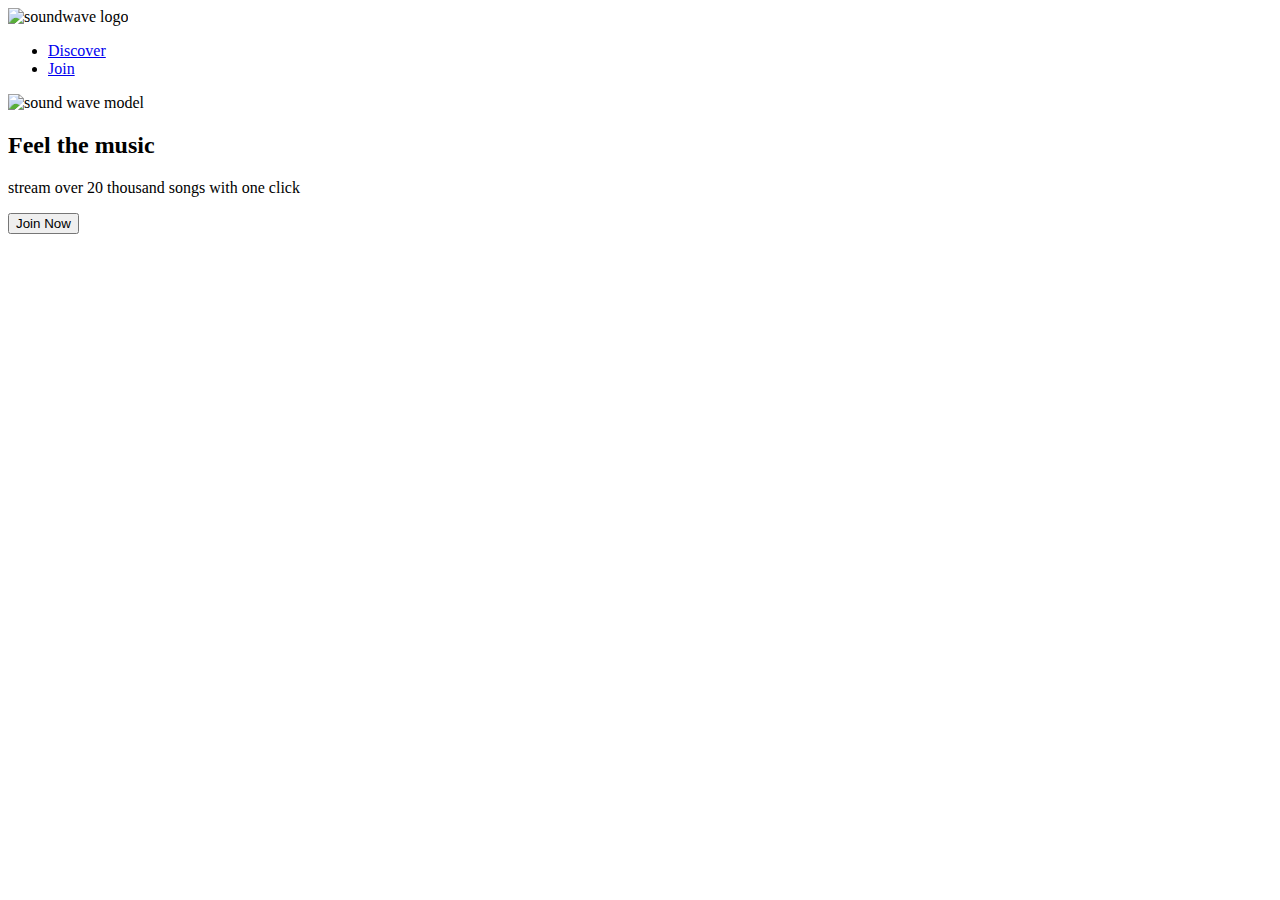
==== index.html @ a857c9e7 "working on sound wave commit" ====
<!DOCTYPE html>
<html lang="en">
    <head>
        <title>soundwave project</title>
        <meta charset="UTF-8">
        <meta name="viewport" content="width=device-width, initial-scale=1.0, shrink-to-fit=no">
        <link rel="stylesheet" href="styles.css">
    </head>
    <header>
        <div id="logo">
            <img src="#" alt="soundwave logo">
        </div>    
        <div class="horizon bar">
            <ul>
                <li><a href="discoverpage.html">Discover</a></li>
                <li><a href="joinpage.html">Join</a></li>
            </ul>
        </div>
    </header>
        <body>
            <div class="bg pics">
                <img src="#" alt="sound wave model">
            </div>
            <h2>Feel the music</h2>
            <p>stream over 20 thousand songs with one click</p>
            <div class="btn">
                <input type="button" id="btn" name="btn" value="Join Now">
            </div>
        </body>
</html>
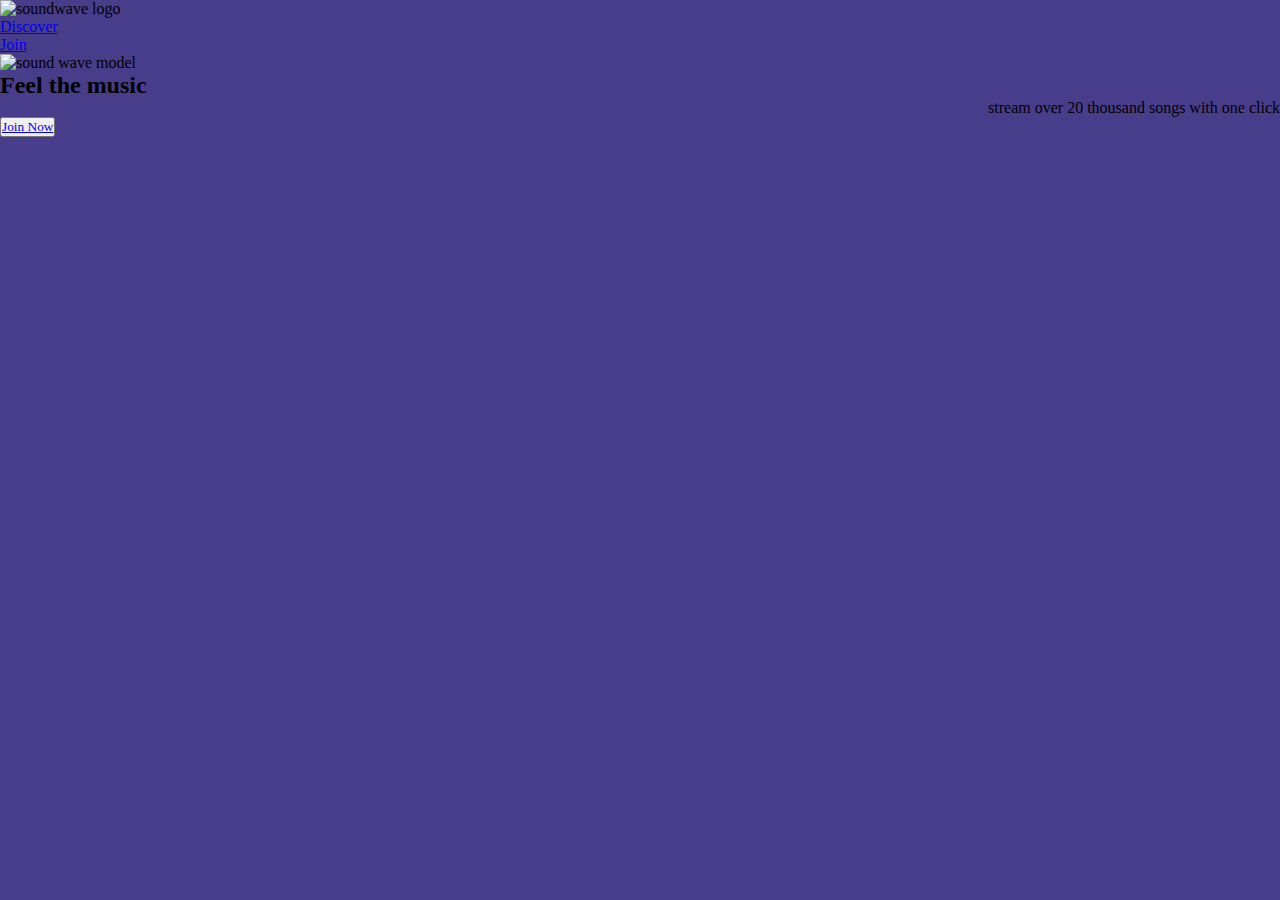
==== commit 1c9fdaae: "my progress at soundwave commit" ====
--- a/index.html
+++ b/index.html
@@ -6,25 +6,27 @@
         <meta name="viewport" content="width=device-width, initial-scale=1.0, shrink-to-fit=no">
         <link rel="stylesheet" href="styles.css">
     </head>
-    <header>
+    <body>
+    <div class="container">
+      <div class="navbar">
         <div id="logo">
             <img src="#" alt="soundwave logo">
         </div>    
-        <div class="horizon bar">
+        <div class="horizonbar">
             <ul>
                 <li><a href="discoverpage.html">Discover</a></li>
                 <li><a href="joinpage.html">Join</a></li>
             </ul>
         </div>
-    </header>
-        <body>
+      </div>  
             <div class="bg pics">
                 <img src="#" alt="sound wave model">
             </div>
             <h2>Feel the music</h2>
-            <p>stream over 20 thousand songs with one click</p>
-            <div class="btn">
-                <input type="button" id="btn" name="btn" value="Join Now">
+            <p style="text-align: right;">stream over 20 thousand songs with one click</p>
+            <div class="button">
+                <button><a href="joinpage.html">Join Now</a></button>
             </div>
-        </body>
+    </div>        
+    </body>
 </html>--- a/styles.css
+++ b/styles.css
@@ -0,0 +1,8 @@
+*{
+    margin: 0;
+    padding: 0;
+    font-family: Cambria, Cochin, Georgia, Times, 'Times New Roman', serif;
+}
+header,body{
+    background-color: darkslateblue;
+}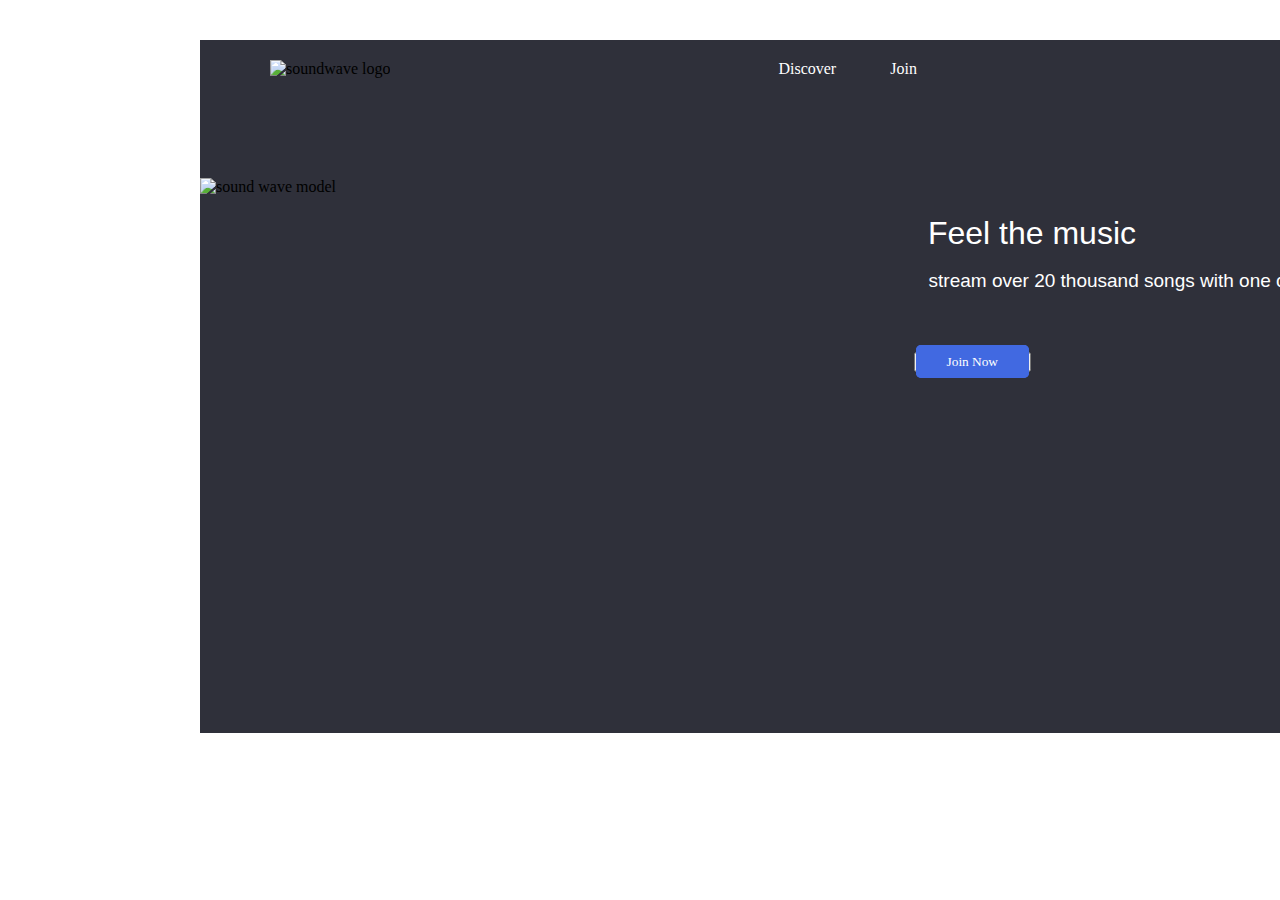
==== commit 009bae75: "todays commit" ====
--- a/index.html
+++ b/index.html
@@ -22,7 +22,7 @@
             <div class="bg pics">
                 <img src="#" alt="sound wave model">
             </div>
-            <h2>Feel the music</h2>
+            <h1>Feel the music</h1>
             <p style="text-align: right;">stream over 20 thousand songs with one click</p>
             <div class="button">
                 <button><a href="joinpage.html">Join Now</a></button>
--- a/styles.css
+++ b/styles.css
@@ -2,7 +2,86 @@
     margin: 0;
     padding: 0;
     font-family: Cambria, Cochin, Georgia, Times, 'Times New Roman', serif;
+
 }
-header,body{
-    background-color: darkslateblue;
+.container{
+    background-color: #2F303A;
+    height: 77vh;
+    width: 129vh;
+    margin-left: 200px;
+}   
+#logo{
+    padding-left: 20px;
+    padding-top: 0px;
+}
+.horizonbar{
+    float: right;
+    padding-left: 353px;
+    padding-right: 40px;
+    list-style-type: none;
+    padding-bottom: 100px;
+    margin-left: 10px;
+    font-weight: 200;
+    size: 10px;
+    font-family: Arial, Helvetica, sans-serif;
+}
+.navbar{
+    margin-left: 50px;
+    margin-right: 30px;
+    margin-top: 40px;
+    display: flex;
+    padding-top: 20px;
+    font-family: Arial, Helvetica, sans-serif;
+    
+}
+ul li{
+    display: inline-block;
+    padding-left: 25px;
+    padding-right: 25px;
+}
+ul li a{
+    text-decoration: none;
+    color: white;
+    transition: 0.6s ease;
+}
+li a:hover:not(.active){
+    border-bottom: solid 3px royalblue;
+}
+h1{
+    text-align: right;
+    margin-top: 2px;
+    margin-right: 225px;
+    margin-left: 0px;
+    color: white;
+    font-weight: 400;
+    font-family: Arial, Helvetica, sans-serif;
+    line-height: 70px;
+    size: 72px;
+}
+button a{
+    background-color: royalblue;
+    color: white;
+    text-decoration: none;
+    padding: 3px 25px 3px 25px;     
+    border: solid 6px royalblue;
+    border-radius: 5px;
+    cursor: pointer;
+}  
+
+p{
+    margin-right: 48px;
+    color: white;
+    margin-left: 30px;
+    padding-top: 2px;
+    font-size: 19px;
+    padding-left: 30px;
+    font-family: Arial, Helvetica, sans-serif;
+    font-weight: 400;
+}
+.button{
+    padding-top: 60px;
+    margin-right: 330px;
+    text-align: right;
+    margin-bottom: 20px;
+    margin-left: 50px;
 }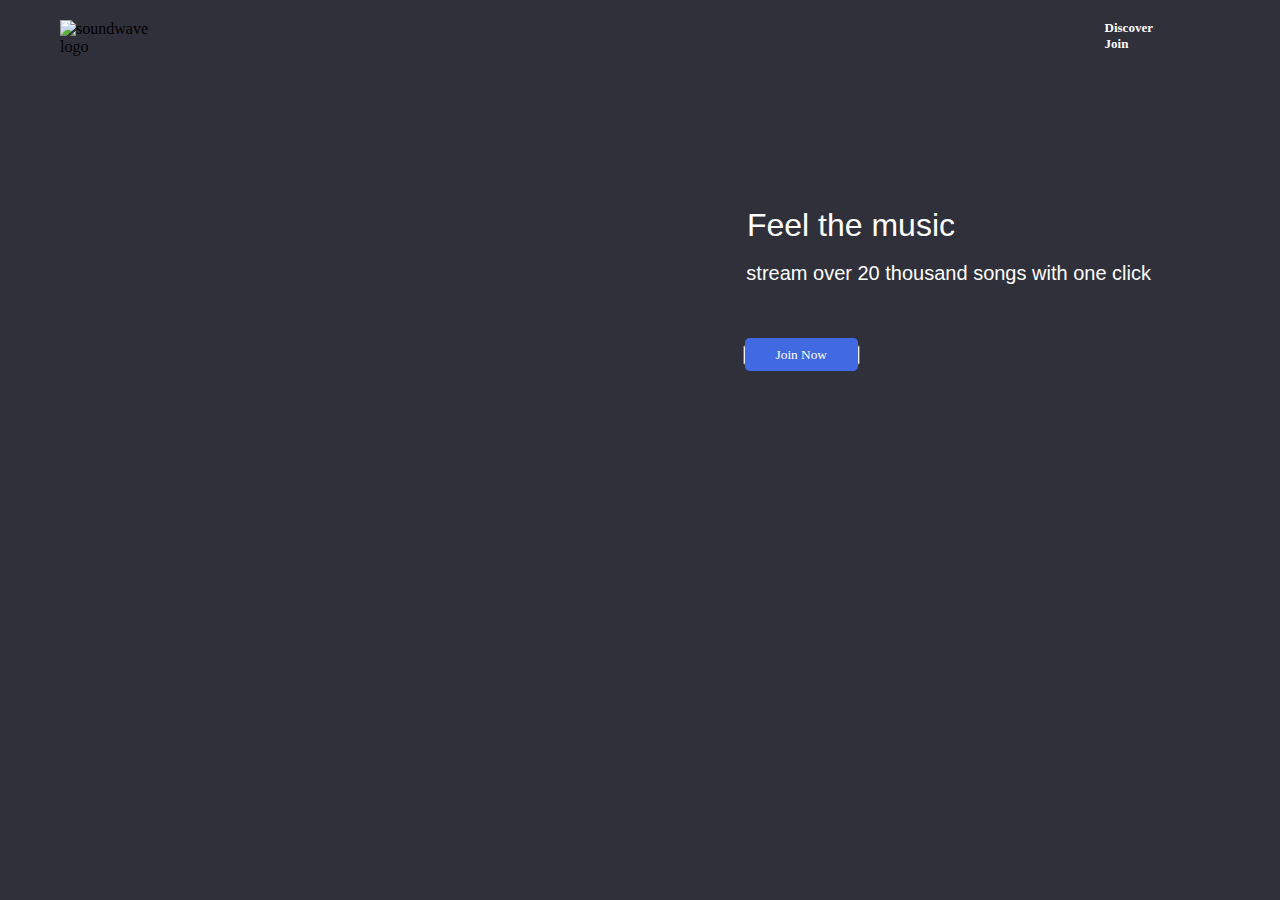
==== commit eca37dee: "soundwave continuation commit" ====
--- a/index.html
+++ b/index.html
@@ -10,7 +10,7 @@
     <div class="container">
       <div class="navbar">
         <div id="logo">
-            <img src="#" alt="soundwave logo">
+            <img src="soundwave.png" alt="soundwave logo">
         </div>    
         <div class="horizonbar">
             <ul>
@@ -19,14 +19,18 @@
             </ul>
         </div>
       </div>  
-            <div class="bg pics">
-                <img src="#" alt="sound wave model">
+            <div class="bgpics">
+                <img src="image 1(1).png" alt="">
             </div>
+           <div class="content">
             <h1>Feel the music</h1>
             <p style="text-align: right;">stream over 20 thousand songs with one click</p>
             <div class="button">
-                <button><a href="joinpage.html">Join Now</a></button>
+                <button>
+                    <a href="joinpage.html" class="btn">Join Now</a>
+                </button>
             </div>
+           </div> 
     </div>        
     </body>
 </html>--- a/styles.css
+++ b/styles.css
@@ -6,33 +6,30 @@
 }
 .container{
     background-color: #2F303A;
-    height: 77vh;
-    width: 129vh;
-    margin-left: 200px;
+    height: 100vh;
+    background-position: center;
+    background-size: cover;
 }   
 #logo{
     padding-left: 20px;
-    padding-top: 0px;
+    margin-top: 20px;
 }
 .horizonbar{
     float: right;
-    padding-left: 353px;
+    padding-left: 355px;
     padding-right: 40px;
     list-style-type: none;
+    margin-top: 20px;
     padding-bottom: 100px;
-    margin-left: 10px;
-    font-weight: 200;
-    size: 10px;
+    margin-left: 575px;
+    font-weight: 900;
+    font-size: small;
     font-family: Arial, Helvetica, sans-serif;
 }
 .navbar{
-    margin-left: 50px;
+    margin-left: 40px;
     margin-right: 30px;
-    margin-top: 40px;
     display: flex;
-    padding-top: 20px;
-    font-family: Arial, Helvetica, sans-serif;
-    
 }
 ul li{
     display: inline-block;
@@ -49,14 +46,14 @@
 }
 h1{
     text-align: right;
-    margin-top: 2px;
-    margin-right: 225px;
+    margin-top: 20px;
+    margin-right: 325px;
     margin-left: 0px;
     color: white;
-    font-weight: 400;
+    font-weight: 500;
     font-family: Arial, Helvetica, sans-serif;
     line-height: 70px;
-    size: 72px;
+    size: 92px;
 }
 button a{
     background-color: royalblue;
@@ -67,21 +64,30 @@
     border-radius: 5px;
     cursor: pointer;
 }  
-
+.content{
+    margin-left: px;
+    padding-left: px;
+}
+.bgpics{
+    justify-content: center;
+    align-items: center;
+    margin-right: 700px;
+    text-align: center;
+}
 p{
-    margin-right: 48px;
+    margin-right: 129px;
     color: white;
     margin-left: 30px;
     padding-top: 2px;
-    font-size: 19px;
+    font-size: 20px;
     padding-left: 30px;
     font-family: Arial, Helvetica, sans-serif;
     font-weight: 400;
 }
 .button{
     padding-top: 60px;
-    margin-right: 330px;
+    margin-right: 420px;
     text-align: right;
     margin-bottom: 20px;
-    margin-left: 50px;
+    margin-left: 70px;
 }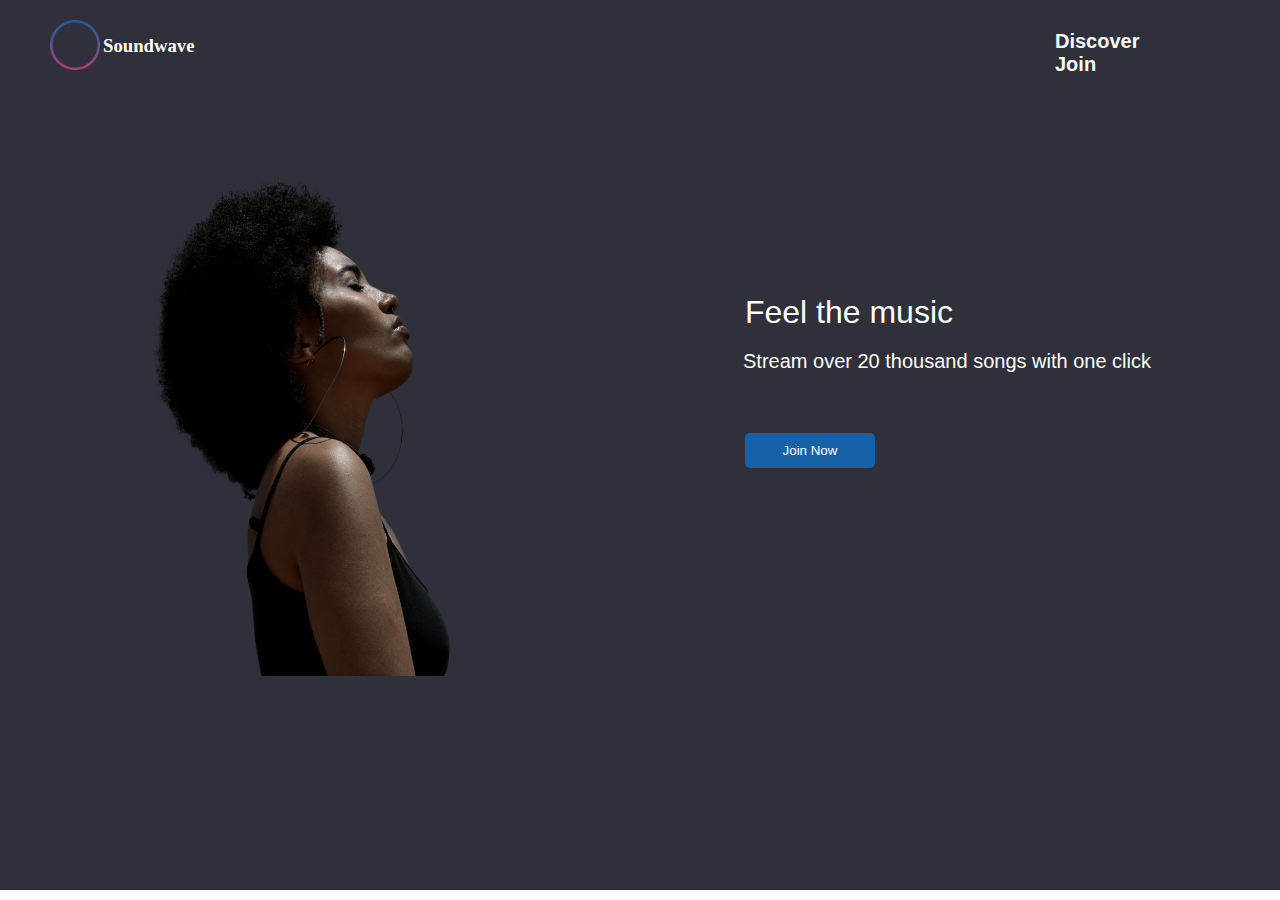
==== commit 139f6407: "my soundwave progress commit" ====
--- a/index.html
+++ b/index.html
@@ -10,7 +10,8 @@
     <div class="container">
       <div class="navbar">
         <div id="logo">
-            <img src="soundwave.png" alt="soundwave logo">
+            <img src="logocircle.png">
+            <h3>Soundwave</h3>
         </div>    
         <div class="horizonbar">
             <ul>
@@ -18,19 +19,15 @@
                 <li><a href="joinpage.html">Join</a></li>
             </ul>
         </div>
-      </div>  
-            <div class="bgpics">
-                <img src="image 1(1).png" alt="">
-            </div>
-           <div class="content">
+    </div>
+        <img src="model.png" class="bgpics">
+        <div class="content">
             <h1>Feel the music</h1>
-            <p style="text-align: right;">stream over 20 thousand songs with one click</p>
-            <div class="button">
-                <button>
-                    <a href="joinpage.html" class="btn">Join Now</a>
+            <p style="text-align: right;">Stream over 20 thousand songs with one click</p>
+                <button class="btn" onclick="open">
+                    <a href="joinpage.html">Join Now</a>
                 </button>
-            </div>
-           </div> 
+        </div> 
     </div>        
     </body>
 </html>--- a/styles.css
+++ b/styles.css
@@ -6,24 +6,32 @@
 }
 .container{
     background-color: #2F303A;
-    height: 100vh;
+    height: 98.9vh;
     background-position: center;
     background-size: cover;
 }   
-#logo{
-    padding-left: 20px;
+#logo {
+    padding-left: 10px;
     margin-top: 20px;
+    height: 50px;
+    width: 50px;
+    display: flex;
+}
+h3{
+    padding-top: 15px;
+    color: white;
+    padding-left: 3px;
 }
 .horizonbar{
     float: right;
     padding-left: 355px;
     padding-right: 40px;
     list-style-type: none;
-    margin-top: 20px;
+    margin-top: 30px;
     padding-bottom: 100px;
     margin-left: 575px;
     font-weight: 900;
-    font-size: small;
+    font-size: 20px;
     font-family: Arial, Helvetica, sans-serif;
 }
 .navbar{
@@ -46,33 +54,25 @@
 }
 h1{
     text-align: right;
-    margin-top: 20px;
-    margin-right: 325px;
+    margin-top: px;
+    margin-right: 327px;
     margin-left: 0px;
     color: white;
-    font-weight: 500;
+    font-weight: 525;
     font-family: Arial, Helvetica, sans-serif;
-    line-height: 70px;
-    size: 92px;
-}
-button a{
-    background-color: royalblue;
-    color: white;
-    text-decoration: none;
-    padding: 3px 25px 3px 25px;     
-    border: solid 6px royalblue;
-    border-radius: 5px;
-    cursor: pointer;
-}  
-.content{
-    margin-left: px;
-    padding-left: px;
+    line-height: 72px;
+    size: 100px;
 }
 .bgpics{
-    justify-content: center;
-    align-items: center;
-    margin-right: 700px;
-    text-align: center;
+    height: 500px;
+    width: 300px;
+    margin-top: px;
+    margin-left: 150px;
+    margin-right: 20px;
+}
+.content{
+    float: right;
+    margin-top: 100px;
 }
 p{
     margin-right: 129px;
@@ -84,10 +84,17 @@
     font-family: Arial, Helvetica, sans-serif;
     font-weight: 400;
 }
-.button{
-    padding-top: 60px;
-    margin-right: 420px;
-    text-align: right;
-    margin-bottom: 20px;
-    margin-left: 70px;
+.btn{
+    height: 35px;
+    width: 130px;
+    background-color: #1762A7;
+    border-radius: 5px;
+    border: 2px solid #1762A7;
+    margin-top: 60px;
+    margin-left: 62px;
+}
+a{
+    text-decoration: none;
+    color: white;
+    font-family: Arial, Helvetica, sans-serif;
 }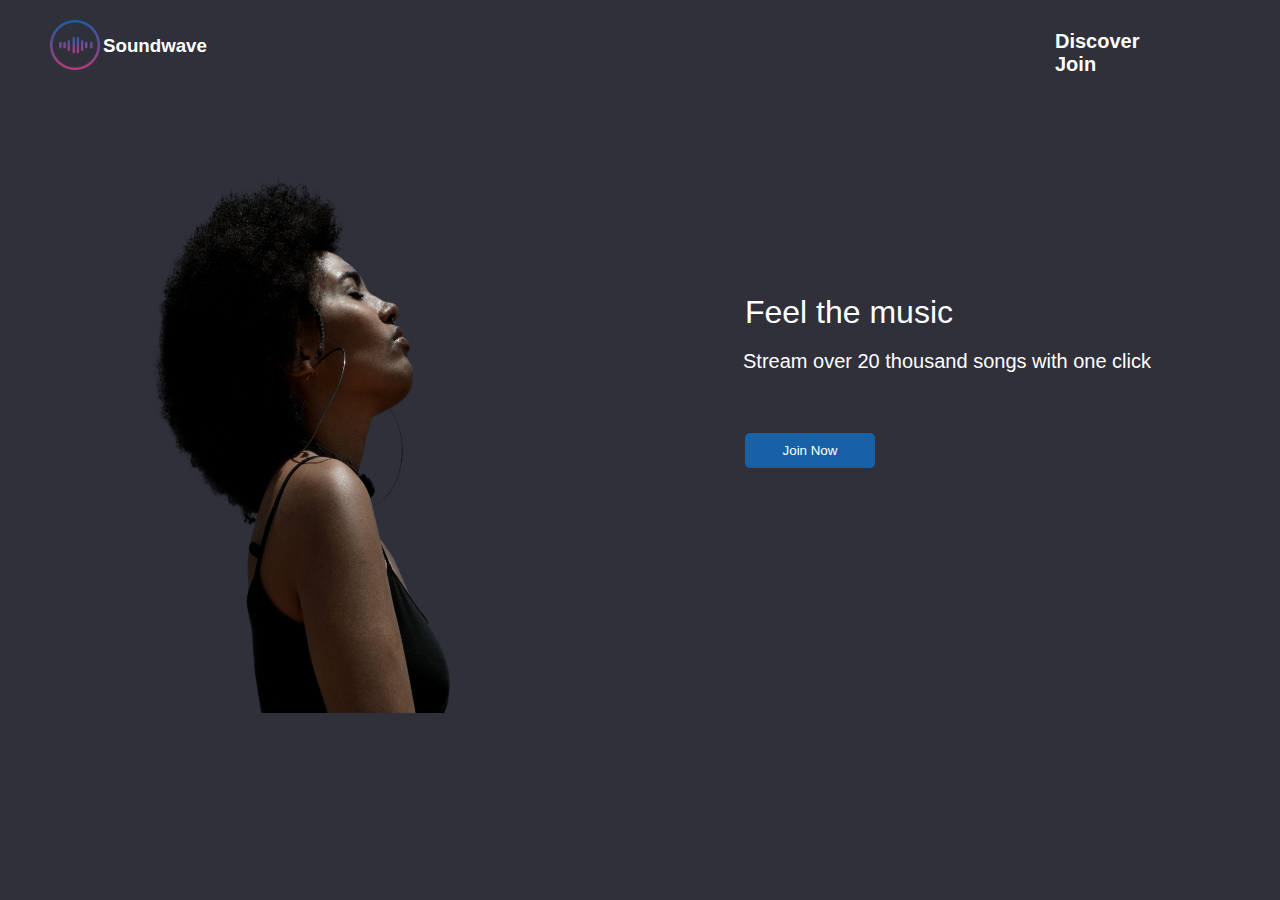
==== commit 59c626e7: "adding responsivness commit" ====
--- a/index.html
+++ b/index.html
@@ -10,8 +10,8 @@
     <div class="container">
       <div class="navbar">
         <div id="logo">
-            <img src="logocircle.png">
-            <h3>Soundwave</h3>
+            <img src="logo.png">
+            <h3><a href="index.html" class="hyper" style="cursor: pointer;" title="Landing Page">Soundwave</a></h3>
         </div>    
         <div class="horizonbar">
             <ul>
--- a/styles.css
+++ b/styles.css
@@ -1,14 +1,14 @@
 *{
     margin: 0;
     padding: 0;
-    font-family: Cambria, Cochin, Georgia, Times, 'Times New Roman', serif;
-
+    font-family: Arial, Helvetica, sans-serif;
 }
 .container{
     background-color: #2F303A;
-    height: 98.9vh;
+    height: 100vh;
     background-position: center;
     background-size: cover;
+    overflow: hidden;
 }   
 #logo {
     padding-left: 10px;
@@ -50,7 +50,7 @@
     transition: 0.6s ease;
 }
 li a:hover:not(.active){
-    border-bottom: solid 3px royalblue;
+    border-bottom: solid 5px #1762A7;
 }
 h1{
     text-align: right;
@@ -64,9 +64,8 @@
     size: 100px;
 }
 .bgpics{
-    height: 500px;
+    height: 537px;
     width: 300px;
-    margin-top: px;
     margin-left: 150px;
     margin-right: 20px;
 }
